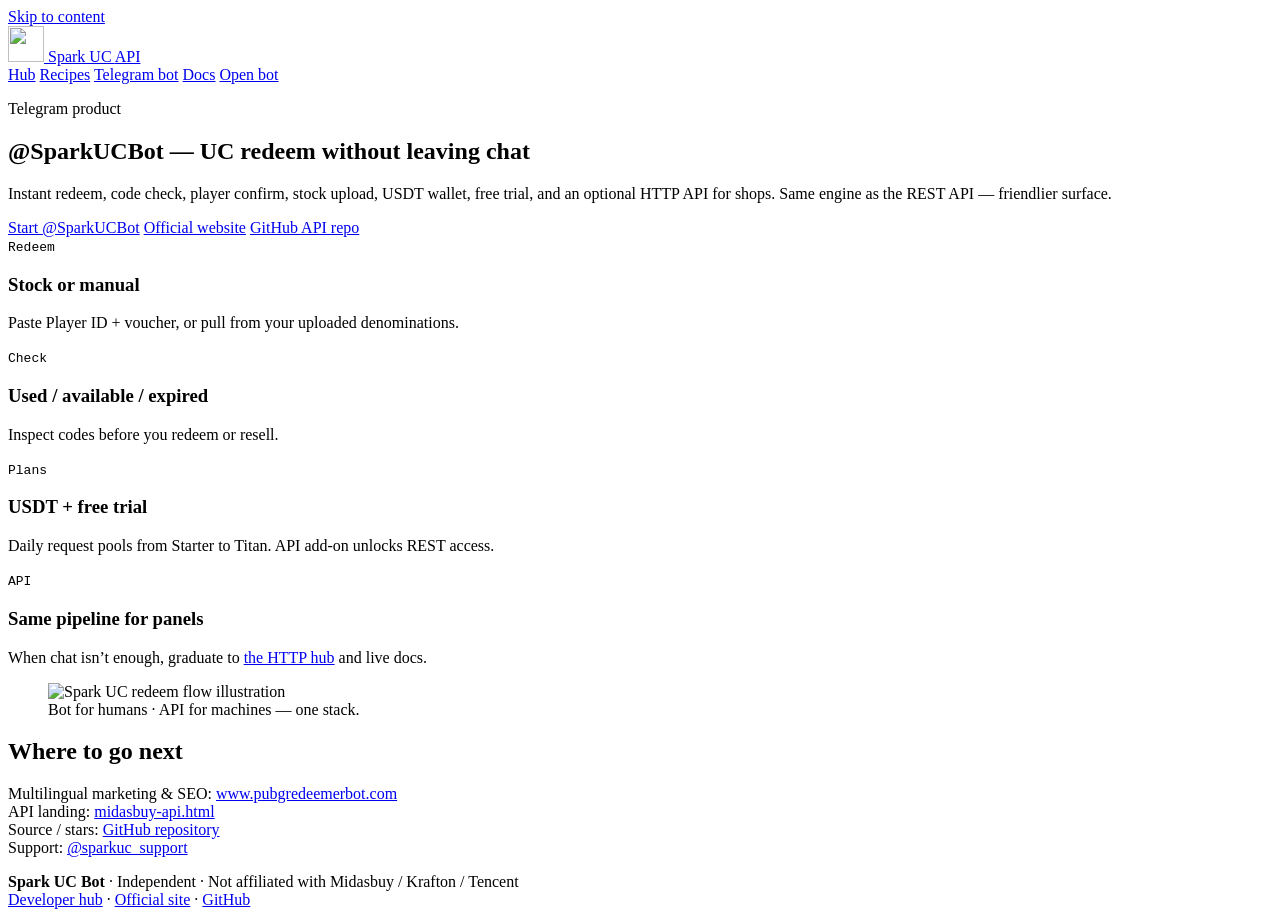
==== bot.html @ 56580c72 "gh-pages" ====
<!DOCTYPE html>
<html lang="en">
<head>
  <meta charset="utf-8"/>
  <meta name="viewport" content="width=device-width, initial-scale=1"/>
  <title>Spark UC Bot on Telegram — Instant PUBG Mobile UC Redeem</title>
  <meta name="description" content="Meet @SparkUCBot: instant PUBG Mobile UC redeem, code check, stock upload, USDT plans, free trial, and optional HTTP API for shops. Official site + GitHub links."/>
  <meta name="robots" content="index,follow"/>
  <link rel="canonical" href="https://aliothman123.github.io/spark-uc-midasbuy-api/bot.html"/>
  <link rel="icon" href="./assets/favicon.svg" type="image/svg+xml"/>
  <meta property="og:type" content="website"/>
  <meta property="og:url" content="https://aliothman123.github.io/spark-uc-midasbuy-api/bot.html"/>
  <meta property="og:title" content="Spark UC Bot — Telegram PUBG UC redeem"/>
  <meta property="og:description" content="Instant redeem, code check, USDT plans, free trial, HTTP API add-on."/>
  <meta property="og:image" content="https://aliothman123.github.io/spark-uc-midasbuy-api/assets/og-cover.svg"/>
  <link rel="preconnect" href="https://fonts.googleapis.com"/>
  <link rel="preconnect" href="https://fonts.gstatic.com" crossorigin/>
  <link href="https://fonts.googleapis.com/css2?family=JetBrains+Mono:wght@400;600&family=Manrope:wght@400;500;600;700&family=Sora:wght@600;700&display=swap" rel="stylesheet"/>
  <link rel="stylesheet" href="./assets/css/style.css"/>
  <script type="application/ld+json">
  {
    "@context": "https://schema.org",
    "@type": "SoftwareApplication",
    "name": "Spark UC Bot",
    "applicationCategory": "BusinessApplication",
    "operatingSystem": "Telegram",
    "url": "https://telegram.me/SparkUCBot",
    "description": "Telegram bot for PUBG Mobile UC redeem, voucher check, stock management, USDT subscriptions, and HTTP API access.",
    "offers": { "@type": "Offer", "price": "0", "priceCurrency": "USD", "description": "Free trial available; paid plans in USDT" },
    "sameAs": [
      "https://www.pubgredeemerbot.com/",
      "https://github.com/aliothman123/spark-uc-midasbuy-api"
    ]
  }
  </script>
</head>
<body>
  <a class="skip" href="#main">Skip to content</a>
  <header class="top">
    <div class="wrap top-inner">
      <a class="brand" href="./">
        <img src="./assets/favicon.svg" width="36" height="36" alt=""/>
        Spark UC <span style="color:var(--signal)">API</span>
      </a>
      <nav class="nav" aria-label="Primary">
        <a href="./">Hub</a>
        <a href="./recipes.html">Recipes</a>
        <a href="./bot.html" aria-current="page">Telegram bot</a>
        <a href="https://api.pubgredeemerbot.com/docs" rel="noopener">Docs</a>
        <a class="pill" href="https://telegram.me/SparkUCBot" rel="noopener">Open bot</a>
      </nav>
    </div>
  </header>

  <main id="main">
    <section class="hero">
      <div class="wrap">
        <p class="hero-kicker">Telegram product</p>
        <h1>@SparkUCBot — UC redeem without leaving chat</h1>
        <p class="hero-lead">
          Instant redeem, code check, player confirm, stock upload, USDT wallet, free trial,
          and an optional HTTP API for shops. Same engine as the REST API — friendlier surface.
        </p>
        <div class="cta-row">
          <a class="btn btn-primary" href="https://telegram.me/SparkUCBot" rel="noopener">Start @SparkUCBot</a>
          <a class="btn btn-ghost" href="https://www.pubgredeemerbot.com/" rel="noopener">Official website</a>
          <a class="btn btn-ember" href="https://github.com/aliothman123/spark-uc-midasbuy-api" rel="noopener">GitHub API repo</a>
        </div>
      </div>
    </section>

    <section class="band">
      <div class="wrap">
        <div class="strips reveal">
          <div class="strip">
            <code>Redeem</code>
            <div>
              <h3>Stock or manual</h3>
              <p>Paste Player ID + voucher, or pull from your uploaded denominations.</p>
            </div>
          </div>
          <div class="strip">
            <code>Check</code>
            <div>
              <h3>Used / available / expired</h3>
              <p>Inspect codes before you redeem or resell.</p>
            </div>
          </div>
          <div class="strip">
            <code>Plans</code>
            <div>
              <h3>USDT + free trial</h3>
              <p>Daily request pools from Starter to Titan. API add-on unlocks REST access.</p>
            </div>
          </div>
          <div class="strip">
            <code>API</code>
            <div>
              <h3>Same pipeline for panels</h3>
              <p>When chat isn’t enough, graduate to <a href="./">the HTTP hub</a> and live docs.</p>
            </div>
          </div>
        </div>
      </div>
    </section>

    <section>
      <div class="wrap media-grid split">
        <figure class="shot reveal">
          <img src="./assets/img/pubg-uc-redeem-api.webp" width="1000" height="560" alt="Spark UC redeem flow illustration" loading="lazy"/>
          <figcaption>Bot for humans · API for machines — one stack.</figcaption>
        </figure>
        <div class="section-head reveal">
          <h2>Where to go next</h2>
          <p>
            Multilingual marketing &amp; SEO:
            <a href="https://www.pubgredeemerbot.com/" rel="noopener">www.pubgredeemerbot.com</a><br/>
            API landing:
            <a href="https://www.pubgredeemerbot.com/midasbuy-api.html" rel="noopener">midasbuy-api.html</a><br/>
            Source / stars:
            <a href="https://github.com/aliothman123/spark-uc-midasbuy-api" rel="noopener">GitHub repository</a><br/>
            Support:
            <a href="https://telegram.me/sparkuc_support" rel="noopener">@sparkuc_support</a>
          </p>
        </div>
      </div>
    </section>
  </main>

  <footer class="foot">
    <div class="wrap">
      <strong>Spark UC Bot</strong> · Independent · Not affiliated with Midasbuy / Krafton / Tencent
      <div class="disclaimer">
        <a href="./">Developer hub</a> ·
        <a href="https://www.pubgredeemerbot.com/" rel="noopener">Official site</a> ·
        <a href="https://github.com/aliothman123/spark-uc-midasbuy-api" rel="noopener">GitHub</a>
      </div>
    </div>
  </footer>
  <script src="./assets/js/main.js" defer></script>
</body>
</html>
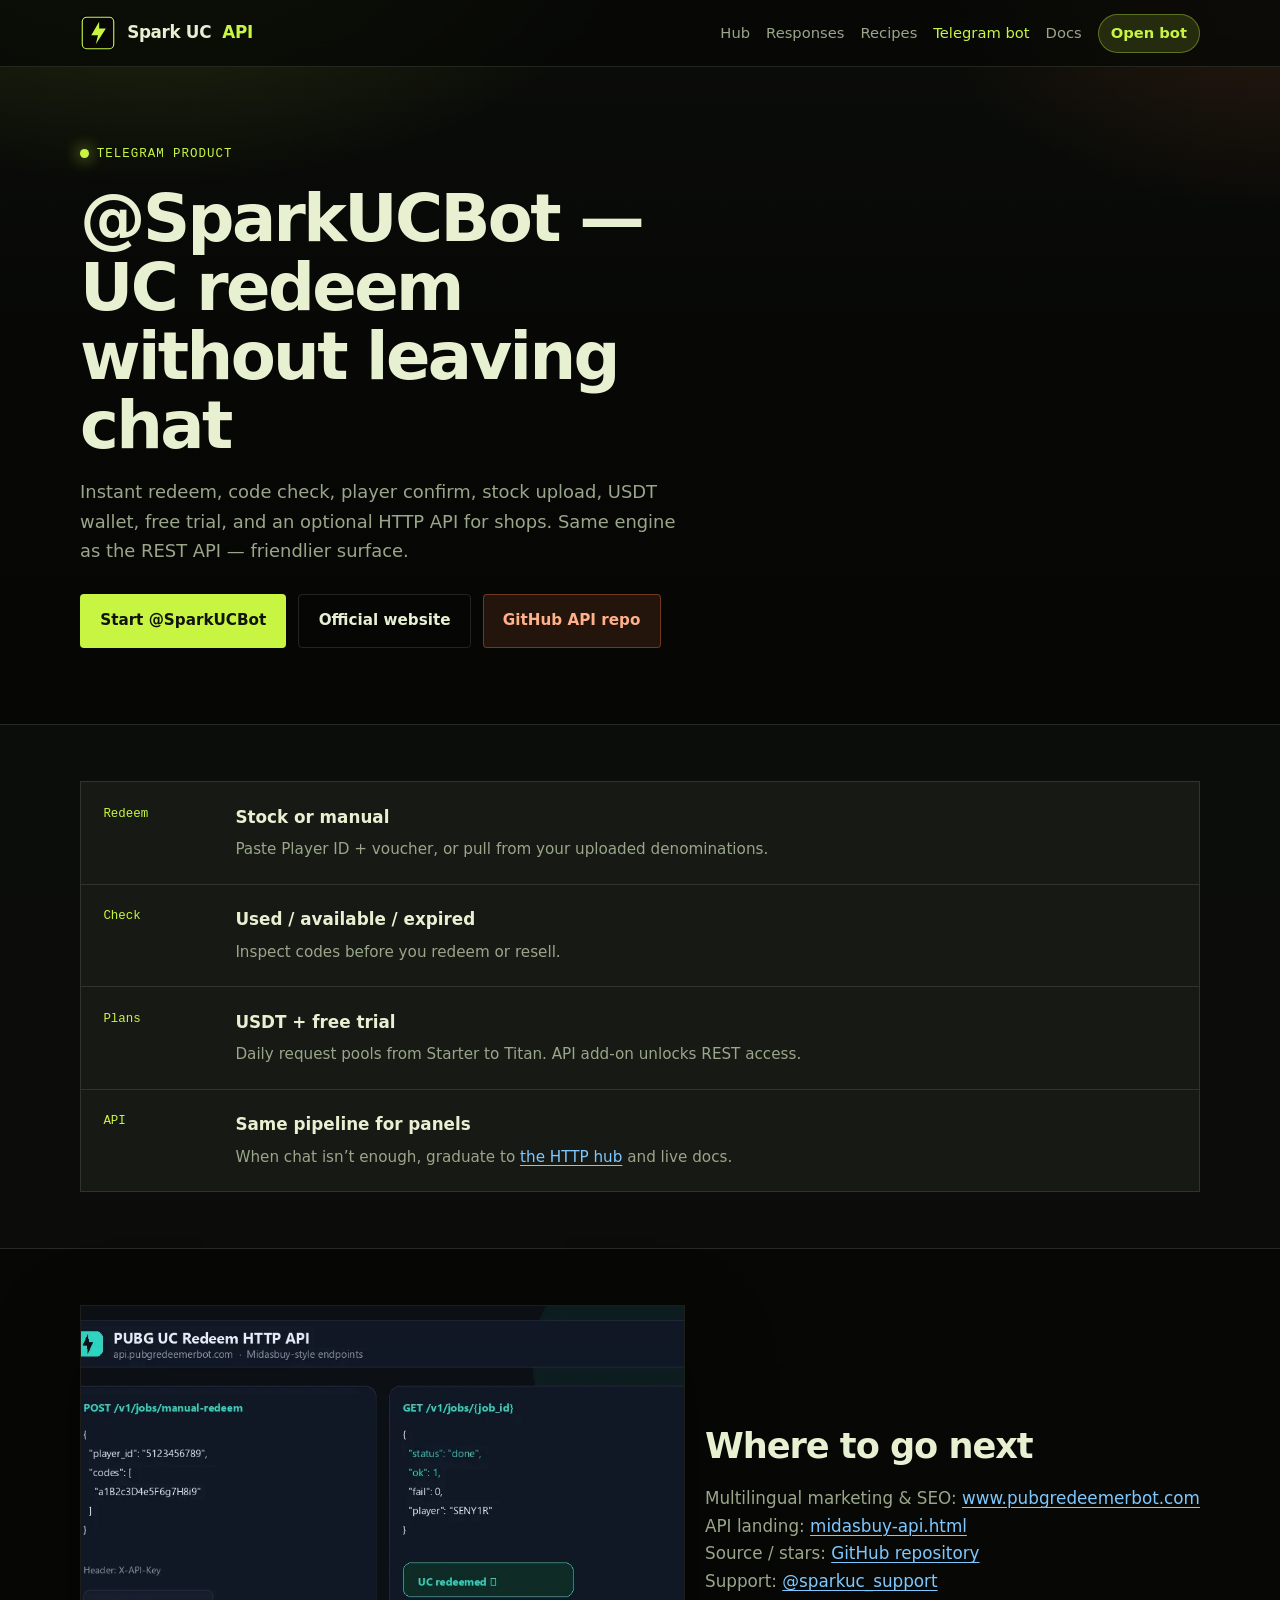
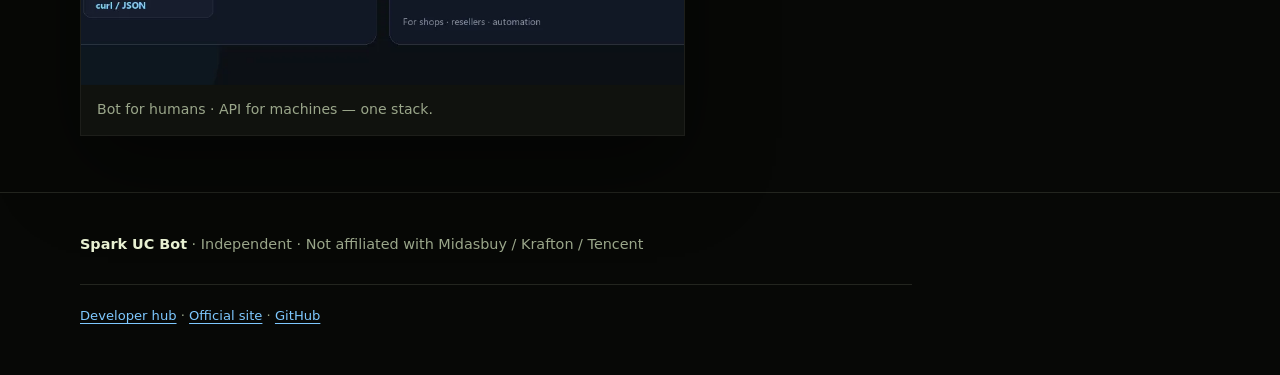
==== commit 6b135cff: "Add files via upload" ====
--- a/bot.html
+++ b/bot.html
@@ -44,6 +44,7 @@
       </a>
       <nav class="nav" aria-label="Primary">
         <a href="./">Hub</a>
+        <a href="./responses.html">Responses</a>
         <a href="./recipes.html">Recipes</a>
         <a href="./bot.html" aria-current="page">Telegram bot</a>
         <a href="https://api.pubgredeemerbot.com/docs" rel="noopener">Docs</a>
--- a/assets/css/style.css
+++ b/assets/css/style.css
@@ -0,0 +1,657 @@
+/* Spark UC — GitHub Pages hub (distinct from pubgredeemerbot.com) */
+:root {
+  --ink: #070806;
+  --ink-2: #10120e;
+  --panel: #161914;
+  --line: rgba(232, 240, 210, 0.12);
+  --text: #e8f0d2;
+  --muted: #9aa68a;
+  --signal: #c8f542;
+  --signal-dim: rgba(200, 245, 66, 0.14);
+  --ember: #ff7a45;
+  --sky: #7ec8ff;
+  --max: 1120px;
+  --font-display: "Sora", system-ui, sans-serif;
+  --font-body: "Manrope", system-ui, sans-serif;
+  --font-mono: "JetBrains Mono", ui-monospace, monospace;
+  --radius: 4px;
+  --shadow: 0 30px 80px rgba(0, 0, 0, 0.45);
+}
+
+*,
+*::before,
+*::after {
+  box-sizing: border-box;
+}
+
+html {
+  scroll-behavior: smooth;
+}
+
+body {
+  margin: 0;
+  min-height: 100vh;
+  color: var(--text);
+  background: var(--ink);
+  font-family: var(--font-body);
+  font-size: 1.05rem;
+  line-height: 1.65;
+  -webkit-font-smoothing: antialiased;
+}
+
+body::before {
+  content: "";
+  position: fixed;
+  inset: 0;
+  pointer-events: none;
+  z-index: 0;
+  background:
+    radial-gradient(900px 500px at 12% -10%, rgba(200, 245, 66, 0.16), transparent 55%),
+    radial-gradient(700px 420px at 100% 0%, rgba(255, 122, 69, 0.12), transparent 50%),
+    linear-gradient(180deg, #0b0d09 0%, var(--ink) 40%, #050604 100%);
+}
+
+body::after {
+  content: "";
+  position: fixed;
+  inset: 0;
+  pointer-events: none;
+  z-index: 0;
+  opacity: 0.35;
+  background-image: linear-gradient(rgba(232, 240, 210, 0.03) 1px, transparent 1px),
+    linear-gradient(90deg, rgba(232, 240, 210, 0.03) 1px, transparent 1px);
+  background-size: 48px 48px;
+  mask-image: linear-gradient(180deg, #000 0%, transparent 75%);
+}
+
+img {
+  max-width: 100%;
+  height: auto;
+  display: block;
+}
+
+a {
+  color: var(--sky);
+  text-decoration-thickness: 1px;
+  text-underline-offset: 3px;
+}
+
+a:hover {
+  color: var(--signal);
+}
+
+.skip {
+  position: absolute;
+  left: -999px;
+  top: 0;
+  background: var(--signal);
+  color: #111;
+  padding: 0.6rem 1rem;
+  z-index: 100;
+}
+.skip:focus {
+  left: 0.75rem;
+  top: 0.75rem;
+}
+
+.wrap {
+  width: min(100% - 2rem, var(--max));
+  margin-inline: auto;
+  position: relative;
+  z-index: 1;
+}
+
+/* Header */
+.top {
+  position: sticky;
+  top: 0;
+  z-index: 50;
+  backdrop-filter: blur(14px);
+  background: rgba(7, 8, 6, 0.78);
+  border-bottom: 1px solid var(--line);
+}
+
+.top-inner {
+  display: flex;
+  align-items: center;
+  justify-content: space-between;
+  gap: 1rem;
+  padding: 0.85rem 0;
+}
+
+.brand {
+  display: flex;
+  align-items: center;
+  gap: 0.7rem;
+  color: var(--text);
+  text-decoration: none;
+  font-family: var(--font-display);
+  font-weight: 700;
+  letter-spacing: -0.02em;
+}
+
+.brand img {
+  width: 36px;
+  height: 36px;
+}
+
+.nav {
+  display: flex;
+  flex-wrap: wrap;
+  gap: 0.35rem 1rem;
+  align-items: center;
+  font-size: 0.92rem;
+}
+
+.nav a {
+  color: var(--muted);
+  text-decoration: none;
+}
+
+.nav a:hover,
+.nav a[aria-current="page"] {
+  color: var(--signal);
+}
+
+.nav .pill {
+  display: inline-flex;
+  align-items: center;
+  padding: 0.4rem 0.75rem;
+  border: 1px solid rgba(200, 245, 66, 0.35);
+  background: var(--signal-dim);
+  color: var(--signal);
+  text-decoration: none;
+  font-weight: 600;
+  border-radius: 999px;
+}
+
+/* Hero — one composition */
+.hero {
+  padding: 4.5rem 0 3.25rem;
+  position: relative;
+}
+
+.hero-kicker {
+  display: inline-flex;
+  align-items: center;
+  gap: 0.5rem;
+  font-family: var(--font-mono);
+  font-size: 0.78rem;
+  letter-spacing: 0.08em;
+  text-transform: uppercase;
+  color: var(--signal);
+  margin: 0 0 1.25rem;
+}
+
+.hero-kicker::before {
+  content: "";
+  width: 0.55rem;
+  height: 0.55rem;
+  border-radius: 50%;
+  background: var(--signal);
+  box-shadow: 0 0 16px var(--signal);
+  animation: pulse 2.2s ease-in-out infinite;
+}
+
+@keyframes pulse {
+  0%,
+  100% {
+    opacity: 1;
+    transform: scale(1);
+  }
+  50% {
+    opacity: 0.45;
+    transform: scale(0.85);
+  }
+}
+
+.hero h1 {
+  font-family: var(--font-display);
+  font-weight: 700;
+  font-size: clamp(2.35rem, 6vw, 4.1rem);
+  line-height: 1.05;
+  letter-spacing: -0.04em;
+  margin: 0 0 1.1rem;
+  max-width: 14ch;
+}
+
+.hero h1 em {
+  font-style: normal;
+  color: var(--signal);
+}
+
+.hero-lead {
+  max-width: 38rem;
+  color: var(--muted);
+  font-size: 1.12rem;
+  margin: 0 0 1.75rem;
+}
+
+.cta-row {
+  display: flex;
+  flex-wrap: wrap;
+  gap: 0.75rem;
+  margin-bottom: 1.5rem;
+}
+
+.btn {
+  display: inline-flex;
+  align-items: center;
+  justify-content: center;
+  gap: 0.45rem;
+  padding: 0.85rem 1.2rem;
+  border-radius: var(--radius);
+  font-family: var(--font-display);
+  font-weight: 650;
+  font-size: 0.95rem;
+  text-decoration: none;
+  border: 1px solid transparent;
+  transition: transform 0.18s ease, background 0.18s ease, border-color 0.18s ease;
+}
+
+.btn:hover {
+  transform: translateY(-1px);
+  text-decoration: none;
+}
+
+.btn-primary {
+  background: var(--signal);
+  color: #12140c;
+}
+
+.btn-primary:hover {
+  color: #12140c;
+  background: #d8ff6a;
+}
+
+.btn-ghost {
+  background: transparent;
+  color: var(--text);
+  border-color: var(--line);
+}
+
+.btn-ghost:hover {
+  border-color: rgba(200, 245, 66, 0.45);
+  color: var(--signal);
+}
+
+.btn-ember {
+  background: rgba(255, 122, 69, 0.12);
+  border-color: rgba(255, 122, 69, 0.35);
+  color: #ffb08a;
+}
+
+.link-row {
+  display: flex;
+  flex-wrap: wrap;
+  gap: 1rem 1.5rem;
+  font-size: 0.92rem;
+  color: var(--muted);
+}
+
+.link-row a {
+  color: var(--text);
+  text-decoration: none;
+  border-bottom: 1px solid rgba(200, 245, 66, 0.35);
+}
+
+.link-row a:hover {
+  color: var(--signal);
+}
+
+/* Sections */
+section {
+  padding: 3.5rem 0;
+  position: relative;
+  z-index: 1;
+}
+
+.section-head {
+  margin-bottom: 1.75rem;
+  max-width: 40rem;
+}
+
+.section-head h2 {
+  font-family: var(--font-display);
+  font-size: clamp(1.6rem, 3vw, 2.2rem);
+  letter-spacing: -0.03em;
+  margin: 0 0 0.6rem;
+}
+
+.section-head p {
+  margin: 0;
+  color: var(--muted);
+}
+
+.band {
+  border-block: 1px solid var(--line);
+  background: rgba(16, 18, 14, 0.65);
+}
+
+/* Feature strips — not card grid spam */
+.strips {
+  display: grid;
+  gap: 0;
+  border: 1px solid var(--line);
+  background: var(--panel);
+}
+
+.strip {
+  display: grid;
+  grid-template-columns: 7rem 1fr;
+  gap: 1.25rem;
+  padding: 1.35rem 1.4rem;
+  border-bottom: 1px solid var(--line);
+}
+
+.strip:last-child {
+  border-bottom: 0;
+}
+
+.strip code {
+  font-family: var(--font-mono);
+  font-size: 0.78rem;
+  color: var(--signal);
+  word-break: break-all;
+}
+
+.strip h3 {
+  margin: 0 0 0.35rem;
+  font-family: var(--font-display);
+  font-size: 1.05rem;
+}
+
+.strip p {
+  margin: 0;
+  color: var(--muted);
+  font-size: 0.95rem;
+}
+
+@media (max-width: 700px) {
+  .strip {
+    grid-template-columns: 1fr;
+  }
+}
+
+/* Media figure */
+.shot {
+  margin: 0;
+  border: 1px solid var(--line);
+  background: #000;
+  overflow: hidden;
+  box-shadow: var(--shadow);
+}
+
+.shot img {
+  width: 100%;
+  aspect-ratio: 16 / 10;
+  object-fit: cover;
+  object-position: top;
+  transform: scale(1.01);
+  transition: transform 0.7s ease;
+}
+
+.shot:hover img {
+  transform: scale(1.04);
+}
+
+.shot figcaption {
+  padding: 0.85rem 1rem;
+  font-size: 0.88rem;
+  color: var(--muted);
+  border-top: 1px solid var(--line);
+  background: var(--ink-2);
+}
+
+.media-grid {
+  display: grid;
+  gap: 1.25rem;
+}
+
+@media (min-width: 860px) {
+  .media-grid.split {
+    grid-template-columns: 1.1fr 0.9fr;
+    align-items: center;
+  }
+  .media-grid.split.reverse > :first-child {
+    order: 2;
+  }
+}
+
+/* Code */
+.terminal {
+  border: 1px solid var(--line);
+  background: #050605;
+  overflow: hidden;
+}
+
+.terminal-bar {
+  display: flex;
+  align-items: center;
+  gap: 0.5rem;
+  padding: 0.65rem 0.9rem;
+  border-bottom: 1px solid var(--line);
+  color: var(--muted);
+  font-family: var(--font-mono);
+  font-size: 0.75rem;
+}
+
+.terminal-bar span {
+  width: 9px;
+  height: 9px;
+  border-radius: 50%;
+  background: #333;
+}
+.terminal-bar span:nth-child(1) {
+  background: #ff5f57;
+}
+.terminal-bar span:nth-child(2) {
+  background: #febc2e;
+}
+.terminal-bar span:nth-child(3) {
+  background: #28c840;
+}
+
+.terminal pre {
+  margin: 0;
+  padding: 1.1rem 1.15rem 1.3rem;
+  overflow-x: auto;
+  font-family: var(--font-mono);
+  font-size: 0.82rem;
+  line-height: 1.55;
+  color: #d7e6b8;
+}
+
+.terminal .cm {
+  color: #6f7a60;
+}
+.terminal .ok {
+  color: var(--signal);
+}
+
+/* Tables */
+.table-wrap {
+  overflow-x: auto;
+  border: 1px solid var(--line);
+}
+
+table {
+  width: 100%;
+  border-collapse: collapse;
+  font-size: 0.95rem;
+}
+
+th,
+td {
+  text-align: left;
+  padding: 0.85rem 1rem;
+  border-bottom: 1px solid var(--line);
+  vertical-align: top;
+}
+
+th {
+  font-family: var(--font-display);
+  font-size: 0.8rem;
+  letter-spacing: 0.04em;
+  text-transform: uppercase;
+  color: var(--muted);
+  background: rgba(0, 0, 0, 0.25);
+}
+
+tr:last-child td {
+  border-bottom: 0;
+}
+
+code.inline {
+  font-family: var(--font-mono);
+  font-size: 0.85em;
+  color: var(--signal);
+  background: var(--signal-dim);
+  padding: 0.1em 0.35em;
+}
+
+/* FAQ */
+.faq details {
+  border: 1px solid var(--line);
+  border-bottom: 0;
+  background: var(--panel);
+  padding: 0.95rem 1.1rem;
+}
+
+.faq details:last-child {
+  border-bottom: 1px solid var(--line);
+}
+
+.faq summary {
+  cursor: pointer;
+  font-family: var(--font-display);
+  font-weight: 600;
+  list-style: none;
+}
+
+.faq summary::-webkit-details-marker {
+  display: none;
+}
+
+.faq summary::after {
+  content: "+";
+  float: right;
+  color: var(--signal);
+}
+
+.faq details[open] summary::after {
+  content: "–";
+}
+
+.faq details p {
+  margin: 0.75rem 0 0.15rem;
+  color: var(--muted);
+}
+
+/* Recipe list */
+.recipe {
+  display: grid;
+  gap: 1.5rem;
+}
+
+.recipe article {
+  border-left: 3px solid var(--signal);
+  padding: 0.25rem 0 0.25rem 1.1rem;
+}
+
+.recipe h3 {
+  margin: 0 0 0.4rem;
+  font-family: var(--font-display);
+}
+
+.recipe p {
+  margin: 0 0 0.75rem;
+  color: var(--muted);
+}
+
+/* Footer */
+.foot {
+  padding: 2.5rem 0 3rem;
+  border-top: 1px solid var(--line);
+  color: var(--muted);
+  font-size: 0.9rem;
+}
+
+.foot-grid {
+  display: grid;
+  gap: 1.5rem;
+}
+
+@media (min-width: 760px) {
+  .foot-grid {
+    grid-template-columns: 1.4fr 1fr 1fr;
+  }
+}
+
+.foot strong {
+  color: var(--text);
+  font-family: var(--font-display);
+}
+
+.foot ul {
+  list-style: none;
+  margin: 0.6rem 0 0;
+  padding: 0;
+}
+
+.foot li {
+  margin: 0.35rem 0;
+}
+
+.disclaimer {
+  margin-top: 1.75rem;
+  padding-top: 1.25rem;
+  border-top: 1px solid var(--line);
+  font-size: 0.82rem;
+  max-width: 52rem;
+}
+
+/* Reveal motion */
+.reveal {
+  opacity: 0;
+  transform: translateY(18px);
+  transition: opacity 0.7s ease, transform 0.7s ease;
+}
+.reveal.in {
+  opacity: 1;
+  transform: none;
+}
+
+.hero h1 {
+  animation: rise 0.9s ease both;
+}
+.hero-lead {
+  animation: rise 0.9s ease 0.12s both;
+}
+.cta-row {
+  animation: rise 0.9s ease 0.22s both;
+}
+
+@keyframes rise {
+  from {
+    opacity: 0;
+    transform: translateY(16px);
+  }
+  to {
+    opacity: 1;
+    transform: none;
+  }
+}
+
+@media (prefers-reduced-motion: reduce) {
+  *,
+  *::before,
+  *::after {
+    animation: none !important;
+    transition: none !important;
+  }
+  .reveal {
+    opacity: 1;
+    transform: none;
+  }
+}
